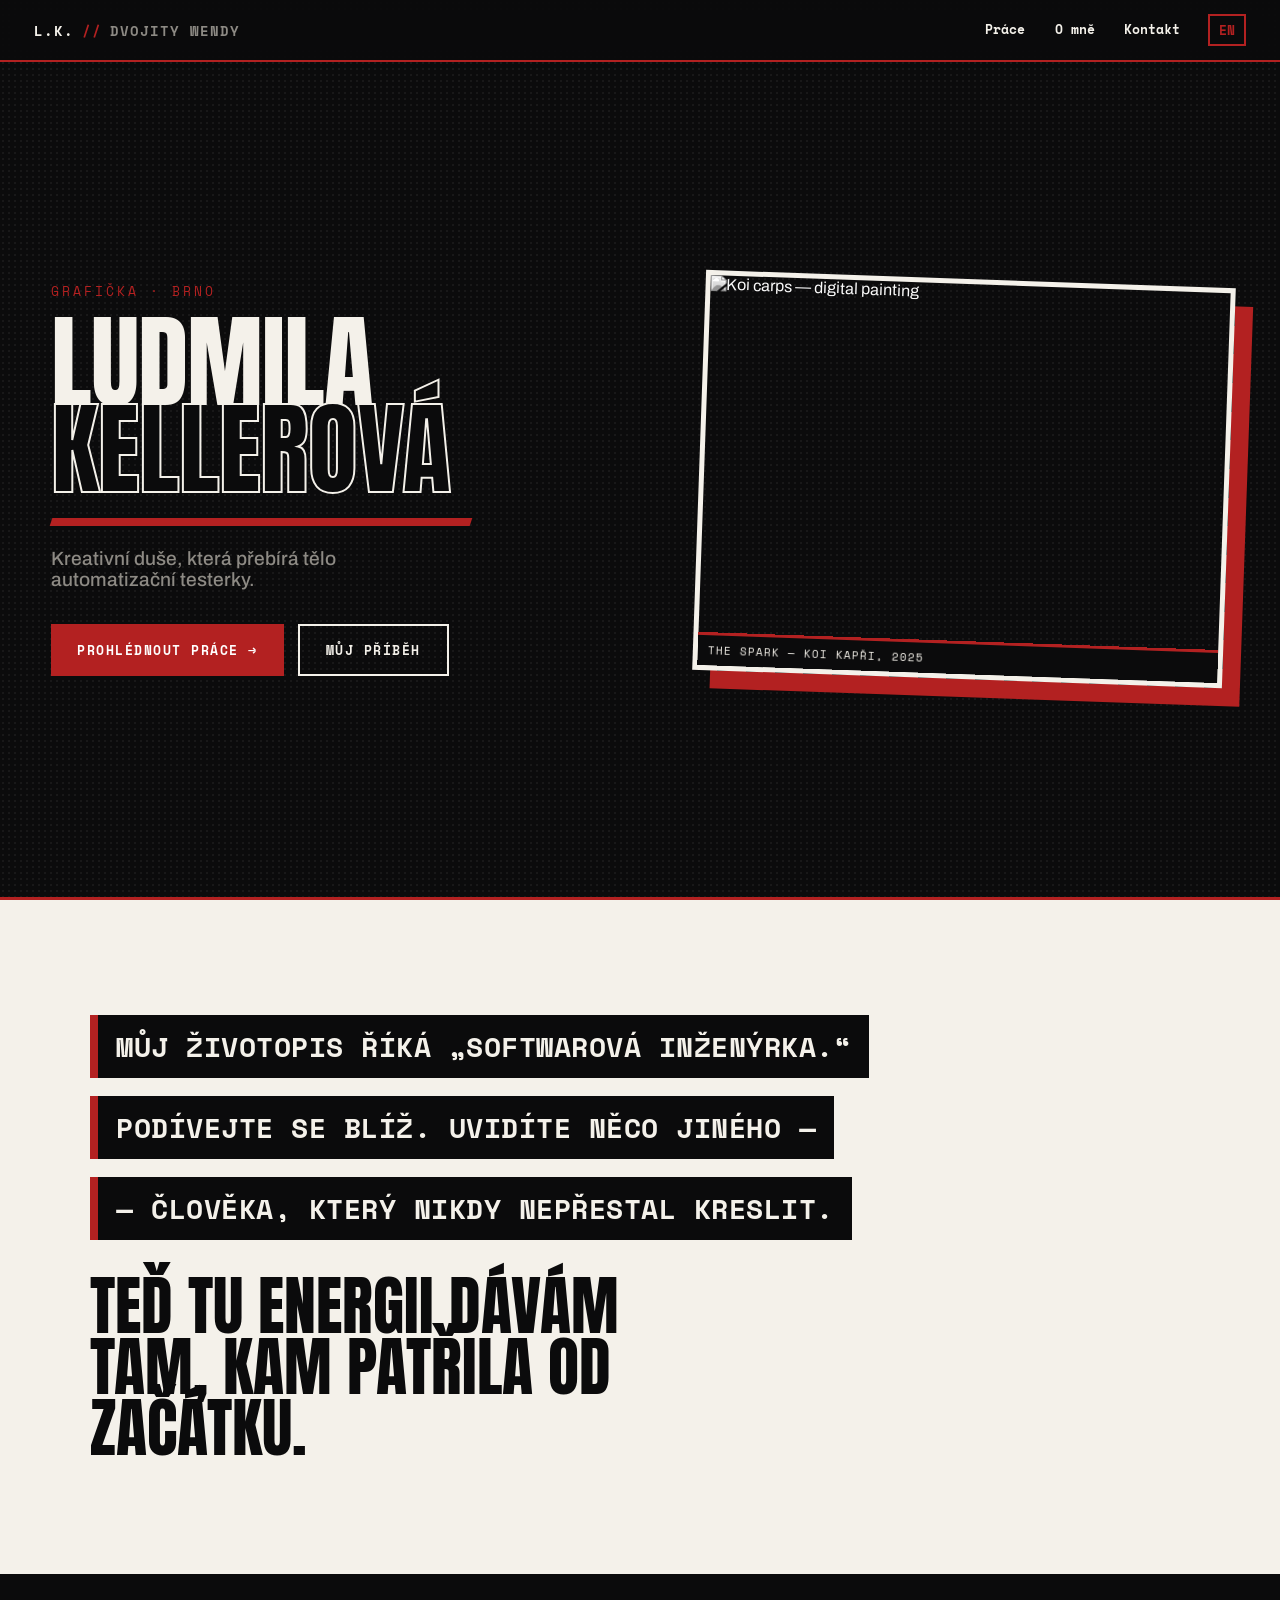
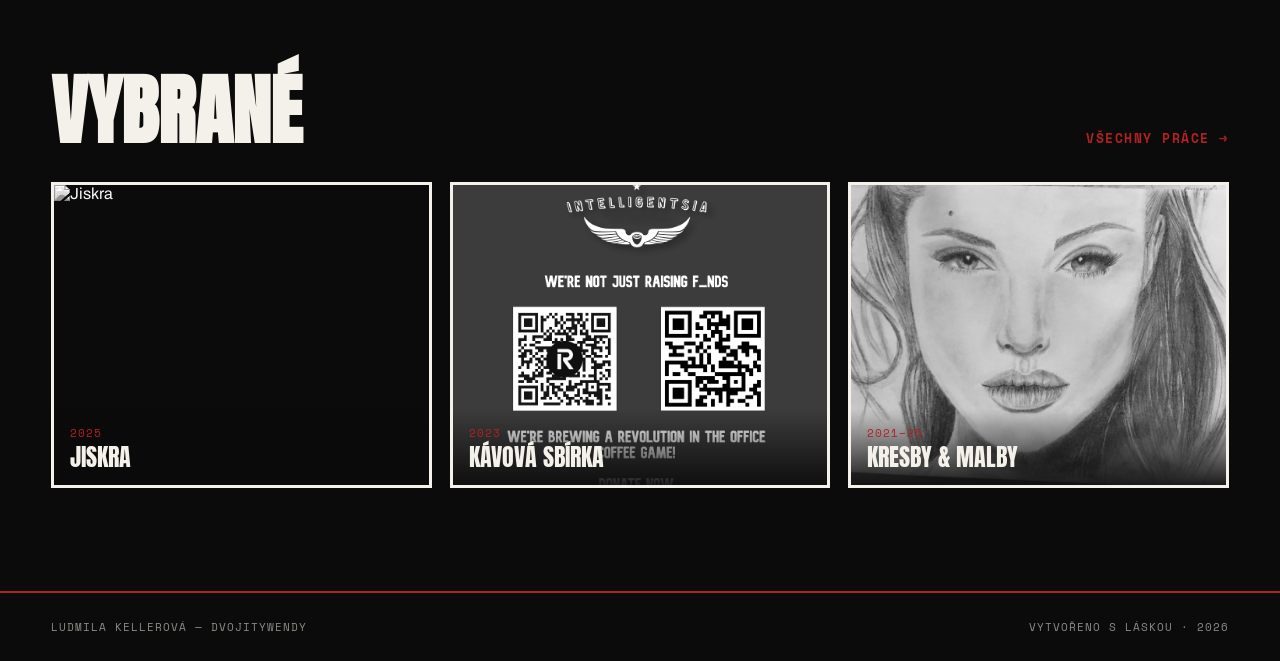
==== index.html @ 995949a2 "Build immersive bilingual portfolio site Recreate the Sin City / noir Claude Design as a framework-f" ====
<!DOCTYPE html>
<html lang="cz">
<head>
  <meta charset="utf-8">
  <meta name="viewport" content="width=device-width, initial-scale=1">
  <title>Ludmila Kellerová — DvojityWendy · Graphic Designer</title>
  <meta name="description" content="Portfolio of Ludmila Kellerová (DvojityWendy) — graphic designer based in Brno. Digital painting, drawing, posters and film. A creative soul in an engineer's body.">
  <meta name="author" content="Ludmila Kellerová">
  <meta name="theme-color" content="#0b0b0c">

  <!-- Social sharing -->
  <meta property="og:type" content="website">
  <meta property="og:title" content="Ludmila Kellerová — DvojityWendy · Graphic Designer">
  <meta property="og:description" content="A creative soul overtaking the body of a test automation engineer. Digital painting, drawing, posters and film.">
  <meta property="og:image" content="assets/coffee-fundraiser/02.png">
  <meta name="twitter:card" content="summary_large_image">

  <!-- Favicon: blood-red square, the brand accent -->
  <link rel="icon" href="data:image/svg+xml,%3Csvg xmlns='http://www.w3.org/2000/svg' viewBox='0 0 32 32'%3E%3Crect width='32' height='32' fill='%230b0b0c'/%3E%3Crect x='6' y='6' width='20' height='20' fill='%23b32121'/%3E%3C/svg%3E">

  <link rel="preconnect" href="https://fonts.googleapis.com">
  <link rel="preconnect" href="https://fonts.gstatic.com" crossorigin>
  <link href="https://fonts.googleapis.com/css2?family=Anton&family=Archivo:wght@400;500;600;700;800;900&family=Space+Mono:wght@400;700&display=swap" rel="stylesheet">

  <link rel="stylesheet" href="css/styles.css">
</head>
<body>
  <div id="app"></div>
  <noscript>
    <div style="padding:120px 24px;font-family:'Space Mono',monospace;color:#f4f1ea;max-width:60ch;margin:0 auto">
      <h1 style="font-family:'Anton',sans-serif;text-transform:uppercase;color:#b32121">Ludmila Kellerová</h1>
      <p style="margin-top:16px;line-height:1.6">This portfolio needs JavaScript enabled to view the work.
      You can still reach her at <a style="color:#b32121" href="mailto:kellerova@gmail.com">kellerova@gmail.com</a>
      or on <a style="color:#b32121" href="https://www.linkedin.com/in/ludmilakellerova/">LinkedIn</a>.</p>
    </div>
  </noscript>
  <script src="js/app.js"></script>
</body>
</html>
---- css/styles.css ----
/* ===========================================================================
   Ludmila Kellerová — DvojityWendy · Portfolio
   Sin City / noir comic system. Ink black, paper white, one blood-red accent
   (#b32121, sampled from her own coffee-fundraiser poster).
   Type: Anton (headlines) · Archivo (body) · Space Mono (caption boxes).
   =========================================================================== */

*{box-sizing:border-box;margin:0;padding:0}
html{scroll-behavior:smooth}
:root{
  --ink:#0b0b0c;
  --paper:#f4f1ea;
  --red:#b32121;
  --ash:#161618;
  --smoke:#8d8a84;
}
body{
  background:var(--ink);
  color:var(--paper);
  font-family:'Archivo',sans-serif;
  overflow-x:hidden;
  position:relative;
  min-height:100vh;
}
::selection{background:var(--red);color:#fff}
img{display:block;max-width:100%}
a{color:inherit;text-decoration:none}
button{font:inherit;color:inherit;background:none;border:none;cursor:pointer}

@keyframes drift{from{background-position:0 0}to{background-position:140px 140px}}
@keyframes blink{50%{opacity:.25}}
@keyframes fadeUp{from{opacity:0;transform:translateY(14px)}to{opacity:1;transform:none}}

/* Mono utility used for all comic-narration UI */
.mono{font-family:'Space Mono',monospace}
.anton{font-family:'Anton',sans-serif;font-weight:400;text-transform:uppercase}

/* view enter animation */
.view{animation:fadeUp .4s ease both}

/* ===================== NAV ===================== */
.nav{
  position:fixed;top:0;left:0;right:0;z-index:60;
  display:flex;align-items:center;justify-content:space-between;
  padding:14px clamp(16px,3vw,34px);
  background:rgba(11,11,12,.86);backdrop-filter:blur(10px);
  border-bottom:2px solid var(--red);
  font-family:'Space Mono',monospace;
}
.nav__brand{display:flex;align-items:center;gap:8px;font-size:14px;font-weight:700;letter-spacing:1px;text-transform:uppercase}
.nav__brand .sep{color:var(--red)}
.nav__brand .alias{color:var(--smoke)}
.nav__links{display:flex;align-items:center;gap:clamp(10px,2vw,26px);font-size:13px;font-weight:700;letter-spacing:1.5px;text-transform:uppercase}
.nav__link{padding:4px 2px;border-bottom:2px solid transparent;transition:border-color .2s}
.nav__link:hover,.nav__link.is-active{border-bottom:2px solid var(--red)}
.nav__lang{padding:4px 9px;border:2px solid var(--red);color:var(--red);font-weight:700;transition:background .2s,color .2s}
.nav__lang:hover{background:var(--red);color:#fff}

/* ===================== shared bits ===================== */
.slash{height:8px;background:var(--red);transform:skewX(-18deg)}
.btn{font-family:'Space Mono',monospace;font-weight:700;letter-spacing:1.5px;text-transform:uppercase;font-size:13px;padding:14px 26px;transition:background .2s,color .2s,border-color .2s}
.btn--solid{background:var(--red);color:#fff}
.btn--solid:hover{background:var(--paper);color:var(--ink)}
.btn--ghost{border:2px solid var(--paper);color:var(--paper)}
.btn--ghost:hover{background:var(--paper);color:var(--ink)}
.kicker{font-family:'Space Mono',monospace;font-size:13px;letter-spacing:3px;text-transform:uppercase;color:var(--red)}

/* ===================== HERO ===================== */
.hero{
  position:relative;min-height:100vh;display:grid;
  grid-template-columns:1.15fr .85fr;align-items:center;gap:24px;
  padding:120px clamp(16px,4vw,60px) 60px;border-bottom:3px solid var(--red);
}
.hero__halftone{
  position:absolute;inset:0;pointer-events:none;
  background-image:radial-gradient(rgba(244,241,234,.06) 1px,transparent 1.4px);
  background-size:6px 6px;animation:drift 14s linear infinite;
}
.hero__body{position:relative;z-index:2;min-width:0}
.hero__kicker{margin-bottom:18px}
.hero__title{font-family:'Anton',sans-serif;font-weight:400;text-transform:uppercase;line-height:.84;font-size:clamp(44px,8vw,150px);letter-spacing:-1px}
.hero__title span{display:block}
.hero__title .outline{color:var(--ink);-webkit-text-stroke:2px var(--paper)}
.hero__slash{width:min(420px,70%);margin:26px 0 22px}
.hero__tagline{font-size:clamp(16px,1.5vw,21px);max-width:30ch;color:var(--smoke);font-weight:500}
.hero__cta{display:flex;gap:14px;flex-wrap:wrap;margin-top:34px}
.hero__art{position:relative;z-index:2;justify-self:center}

.frame{position:relative;border:5px solid var(--paper);box-shadow:18px 18px 0 var(--red);transform:rotate(2deg)}
.frame img{width:min(46vw,520px);aspect-ratio:4/3;object-fit:cover;filter:grayscale(1) contrast(1.08);transition:filter .5s ease}
.frame:hover img{filter:grayscale(0) contrast(1)}
.frame__cap{position:absolute;bottom:0;left:0;right:0;font-family:'Space Mono',monospace;font-size:11px;letter-spacing:1px;text-transform:uppercase;background:var(--ink);color:var(--paper);padding:7px 10px;border-top:3px solid var(--red)}

/* ===================== NARRATIVE STRIP ===================== */
.narrative{padding:clamp(56px,9vw,120px) clamp(16px,4vw,60px);background:var(--paper);color:var(--ink)}
.narrative__inner{display:flex;flex-direction:column;gap:18px;max-width:1100px;margin:0 auto}
.beat{font-family:'Space Mono',monospace;font-weight:700;text-transform:uppercase;font-size:clamp(15px,2.4vw,28px);letter-spacing:.5px;line-height:1.25;background:var(--ink);color:var(--paper);padding:14px 18px;border-left:8px solid var(--red);width:fit-content;max-width:100%}
.punch{font-family:'Anton',sans-serif;text-transform:uppercase;font-size:clamp(26px,5vw,68px);line-height:.95;margin-top:18px;max-width:18ch}

/* ===================== FEATURED ===================== */
.featured{padding:clamp(56px,8vw,110px) clamp(16px,4vw,60px)}
.featured__head{display:flex;align-items:baseline;justify-content:space-between;flex-wrap:wrap;gap:10px;margin-bottom:34px}
.featured__head h2{font-family:'Anton',sans-serif;text-transform:uppercase;font-size:clamp(34px,6vw,84px);line-height:.9}
.featured__all{font-family:'Space Mono',monospace;font-weight:700;letter-spacing:1.5px;text-transform:uppercase;font-size:13px;color:var(--red);transition:color .2s}
.featured__all:hover{color:var(--paper)}
.grid3{display:grid;grid-template-columns:repeat(3,1fr);gap:18px}

.card{display:block;text-align:left;position:relative;border:3px solid var(--paper);overflow:hidden;transition:border-color .2s}
.card:hover{border-color:var(--red)}
.card img{width:100%;height:300px;object-fit:cover;filter:grayscale(1) contrast(1.06);transition:filter .5s ease,transform .5s ease}
.card:hover img{filter:grayscale(0);transform:scale(1.04)}
.card__meta{position:absolute;left:0;bottom:0;right:0;padding:16px;background:linear-gradient(transparent,rgba(11,11,12,.92))}
.card__year{font-family:'Space Mono',monospace;font-size:11px;letter-spacing:1px;color:var(--red)}
.card__title{font-family:'Anton',sans-serif;text-transform:uppercase;font-size:24px;line-height:1;margin-top:4px}

/* ===================== WORK ===================== */
.work{padding:120px clamp(16px,4vw,60px) 90px}
.work__head{display:flex;align-items:flex-end;gap:16px;border-bottom:3px solid var(--red);padding-bottom:18px;margin-bottom:40px}
.work__head h1{font-family:'Anton',sans-serif;text-transform:uppercase;font-size:clamp(48px,10vw,150px);line-height:.82}
.work__count{font-family:'Space Mono',monospace;font-size:14px;color:var(--smoke);padding-bottom:12px}
.work__list{display:flex;flex-direction:column;gap:clamp(20px,3vw,40px)}

.row{display:grid;grid-template-columns:.9fr 1.1fr;gap:clamp(16px,3vw,40px);align-items:stretch;text-align:left;border:3px solid var(--paper);background:var(--ash);transition:border-color .2s}
.row:hover{border-color:var(--red)}
.row__media{overflow:hidden;min-height:240px}
.row__media img{width:100%;height:100%;min-height:240px;object-fit:cover;filter:grayscale(1) contrast(1.06);transition:filter .5s ease,transform .6s ease}
.row:hover .row__media img{filter:grayscale(0);transform:scale(1.05)}
.row__body{padding:clamp(18px,2.5vw,40px);display:flex;flex-direction:column;justify-content:center;gap:14px}
.row__meta{font-family:'Space Mono',monospace;font-size:12px;letter-spacing:1.5px;text-transform:uppercase;color:var(--red)}
.row__body h2{font-family:'Anton',sans-serif;text-transform:uppercase;font-size:clamp(30px,4.5vw,64px);line-height:.92}
.row__desc{color:var(--smoke);max-width:52ch;font-size:clamp(14px,1.3vw,17px);line-height:1.5}
.row__cta{font-family:'Space Mono',monospace;font-size:12px;font-weight:700;letter-spacing:1.5px;text-transform:uppercase;color:var(--paper);margin-top:4px}

/* ===================== PROJECT DETAIL ===================== */
.project{padding:104px clamp(16px,4vw,60px) 90px}
.project__back{font-family:'Space Mono',monospace;font-weight:700;letter-spacing:1.5px;text-transform:uppercase;font-size:12px;color:var(--smoke);margin-bottom:28px;transition:color .2s}
.project__back:hover{color:var(--red)}
.project__head{border-bottom:3px solid var(--red);padding-bottom:26px;margin-bottom:36px}
.project__meta{font-family:'Space Mono',monospace;font-size:13px;letter-spacing:2px;text-transform:uppercase;color:var(--red);margin-bottom:12px}
.project__head h1{font-family:'Anton',sans-serif;text-transform:uppercase;font-size:clamp(42px,9vw,140px);line-height:.84}
.project__desc{color:var(--smoke);max-width:70ch;font-size:clamp(15px,1.5vw,20px);line-height:1.6;margin-top:22px}

.video{position:relative;border:4px solid var(--paper);box-shadow:14px 14px 0 var(--red);margin-bottom:40px;background:var(--red)}
.video__poster{position:absolute;inset:0;width:100%;height:100%;object-fit:cover;filter:grayscale(1) contrast(1.05);opacity:.45}
.video__overlay{position:absolute;inset:0;display:flex;flex-direction:column;align-items:center;justify-content:center;gap:18px;text-align:center;padding:20px;color:#fff;z-index:2}
.video__title{font-family:'Anton',sans-serif;text-transform:uppercase;font-size:clamp(28px,5vw,72px);line-height:.9}
.video__play{display:flex;align-items:center;gap:12px;font-family:'Space Mono',monospace;font-weight:700;letter-spacing:2px;text-transform:uppercase;font-size:13px;border:2px solid #fff;padding:12px 22px;transition:background .2s,color .2s}
.video:hover .video__play{background:#fff;color:var(--ink)}
.video__ratio{display:block;width:100%;aspect-ratio:16/9}
.video video{position:relative;z-index:3;width:100%;aspect-ratio:16/9;object-fit:contain;display:block;background:var(--ink)}
.video__note{font-family:'Space Mono',monospace;font-size:11px;color:var(--smoke);margin:-26px 0 40px}

.gallery{columns:2;column-gap:18px}
.shot{display:block;width:100%;text-align:left;break-inside:avoid;margin-bottom:18px;border:3px solid var(--paper);overflow:hidden;position:relative;transition:border-color .2s}
.shot:hover{border-color:var(--red)}
.shot img{width:100%;object-fit:cover;filter:grayscale(1) contrast(1.05);transition:filter .5s ease,transform .6s ease}
.shot:hover img{filter:grayscale(0);transform:scale(1.03)}
.shot__cap{font-family:'Space Mono',monospace;font-size:11px;letter-spacing:.5px;text-transform:uppercase;background:var(--ink);color:var(--paper);padding:8px 11px;border-top:3px solid var(--red)}

.pager{display:flex;justify-content:space-between;gap:14px;border-top:3px solid var(--red);margin-top:30px;padding-top:24px;font-family:'Space Mono',monospace;text-transform:uppercase}
.pager__btn{transition:color .2s}
.pager__btn--prev{text-align:left;max-width:46%}
.pager__btn--next{text-align:right;max-width:46%;margin-left:auto}
.pager__btn:hover{color:var(--red)}
.pager__label{font-size:11px;color:var(--smoke)}
.pager__title{font-weight:700;font-size:14px;letter-spacing:.5px}

/* ===================== ABOUT ===================== */
.about{padding:120px clamp(16px,4vw,60px) 90px}
.about__top{display:grid;grid-template-columns:1.25fr .75fr;gap:clamp(24px,4vw,56px);align-items:start}
.about__head{font-family:'Anton',sans-serif;text-transform:uppercase;font-size:clamp(40px,7.5vw,118px);line-height:.94;padding-bottom:.06em}
.about__slash{width:min(360px,70%);margin:30px 0}
.about__para{font-size:clamp(15px,1.45vw,19px);line-height:1.65;color:var(--paper);max-width:62ch;margin-bottom:18px}
.about__quip{font-family:'Space Mono',monospace;font-weight:700;text-transform:uppercase;font-size:clamp(14px,1.8vw,20px);background:var(--ink);color:var(--paper);border-left:8px solid var(--red);padding:14px 18px;width:fit-content;max-width:100%;margin-top:8px}
.portrait{position:relative;border:5px solid var(--paper);box-shadow:14px 14px 0 var(--red);background:var(--ash);aspect-ratio:4/5;background-size:cover;background-position:center;filter:grayscale(1) contrast(1.05);transition:filter .5s ease}
.portrait:hover{filter:grayscale(0)}
.portrait__note{position:absolute;inset:0;display:flex;align-items:flex-end;padding:14px;font-family:'Space Mono',monospace;font-size:11px;letter-spacing:1px;text-transform:uppercase;color:var(--smoke);background:linear-gradient(transparent 60%,rgba(11,11,12,.6))}

.about__section{margin-top:clamp(48px,7vw,96px)}
.about__section h2{font-family:'Anton',sans-serif;text-transform:uppercase;font-size:clamp(26px,4vw,52px);line-height:.9;margin-bottom:22px}
.skills__list{display:flex;flex-wrap:wrap;gap:12px}
.skill{font-family:'Space Mono',monospace;font-weight:700;font-size:13px;letter-spacing:1px;text-transform:uppercase;border:2px solid var(--paper);padding:10px 16px;transition:background .2s,border-color .2s,color .2s}
.skill:hover{background:var(--red);border-color:var(--red);color:#fff}
.timeline__rail{border-left:3px solid var(--red);display:flex;flex-direction:column;gap:26px;padding-left:clamp(18px,3vw,36px)}
.timeline__row{display:grid;grid-template-columns:96px 1fr;gap:18px;align-items:baseline}
.timeline__year{font-family:'Anton',sans-serif;font-size:clamp(22px,2.6vw,34px);color:var(--red);line-height:1}
.timeline__text{font-size:clamp(15px,1.4vw,18px);line-height:1.5;color:var(--paper)}
.about__cta{margin-top:clamp(48px,7vw,90px);display:flex;gap:14px;flex-wrap:wrap}

/* ===================== CONTACT ===================== */
.contact{min-height:88vh;padding:130px clamp(16px,4vw,60px) 90px}
.contact__head{font-family:'Anton',sans-serif;text-transform:uppercase;font-size:clamp(42px,9vw,150px);line-height:.92;padding-bottom:.06em;max-width:16ch}
.contact__slash{width:min(440px,70%);margin:34px 0 44px}
.contacts{display:flex;flex-direction:column;border-top:2px solid var(--ash)}
.contact-row{display:flex;align-items:baseline;justify-content:space-between;gap:16px;flex-wrap:wrap;padding:clamp(16px,2.4vw,30px) 4px;border-bottom:2px solid var(--ash);transition:background .15s,padding .15s}
.contact-row:hover{background:var(--red);padding-left:18px;padding-right:18px}
.contact-row__label{font-family:'Space Mono',monospace;font-size:12px;letter-spacing:2px;text-transform:uppercase;color:var(--smoke);min-width:120px}
.contact-row:hover .contact-row__label{color:#fff}
.contact-row__value{font-family:'Anton',sans-serif;text-transform:uppercase;font-size:clamp(22px,3.6vw,52px);line-height:1;flex:1}
.contact-row__arrow{font-family:'Space Mono',monospace;font-size:18px}

/* ===================== FOOTER ===================== */
.footer{border-top:2px solid var(--red);padding:26px clamp(16px,4vw,60px);display:flex;align-items:center;justify-content:space-between;flex-wrap:wrap;gap:12px;font-family:'Space Mono',monospace;font-size:11px;letter-spacing:1px;text-transform:uppercase;color:var(--smoke)}

/* ===================== LIGHTBOX ===================== */
.lightbox{position:fixed;inset:0;z-index:90;background:rgba(8,8,9,.96);display:flex;align-items:center;justify-content:center;padding:clamp(16px,4vw,60px);cursor:zoom-out;animation:fadeUp .2s ease both}
.lightbox__close{position:absolute;top:18px;right:22px;font-family:'Space Mono',monospace;font-size:13px;font-weight:700;letter-spacing:1.5px;text-transform:uppercase;color:var(--paper);border:2px solid var(--red);padding:8px 14px}
.lightbox figure{max-width:100%;max-height:100%;display:flex;flex-direction:column;align-items:center;gap:14px}
.lightbox img{max-width:100%;max-height:82vh;object-fit:contain;border:4px solid var(--paper)}
.lightbox figcaption{font-family:'Space Mono',monospace;font-size:12px;letter-spacing:1px;text-transform:uppercase;color:var(--smoke)}

/* ===================== RESPONSIVE ===================== */
@media (max-width:900px){
  .hero{grid-template-columns:1fr;min-height:auto;padding-top:110px;gap:40px}
  .hero__art{justify-self:start}
  .frame img{width:min(80vw,520px)}
  .grid3{grid-template-columns:repeat(2,1fr)}
  .row{grid-template-columns:1fr}
  .row__media{min-height:0;max-height:340px}
  .row__media img{min-height:0;height:280px}
  .about__top{grid-template-columns:1fr}
  .about__top .portrait{max-width:380px}
}
@media (max-width:560px){
  .nav__brand .alias{display:none}
  .grid3{grid-template-columns:1fr}
  .gallery{columns:1}
  .timeline__row{grid-template-columns:64px 1fr;gap:12px}
  .contact-row__value{font-size:clamp(20px,7vw,34px)}
}

@media (prefers-reduced-motion:reduce){
  *{animation:none !important}
  html{scroll-behavior:auto}
}
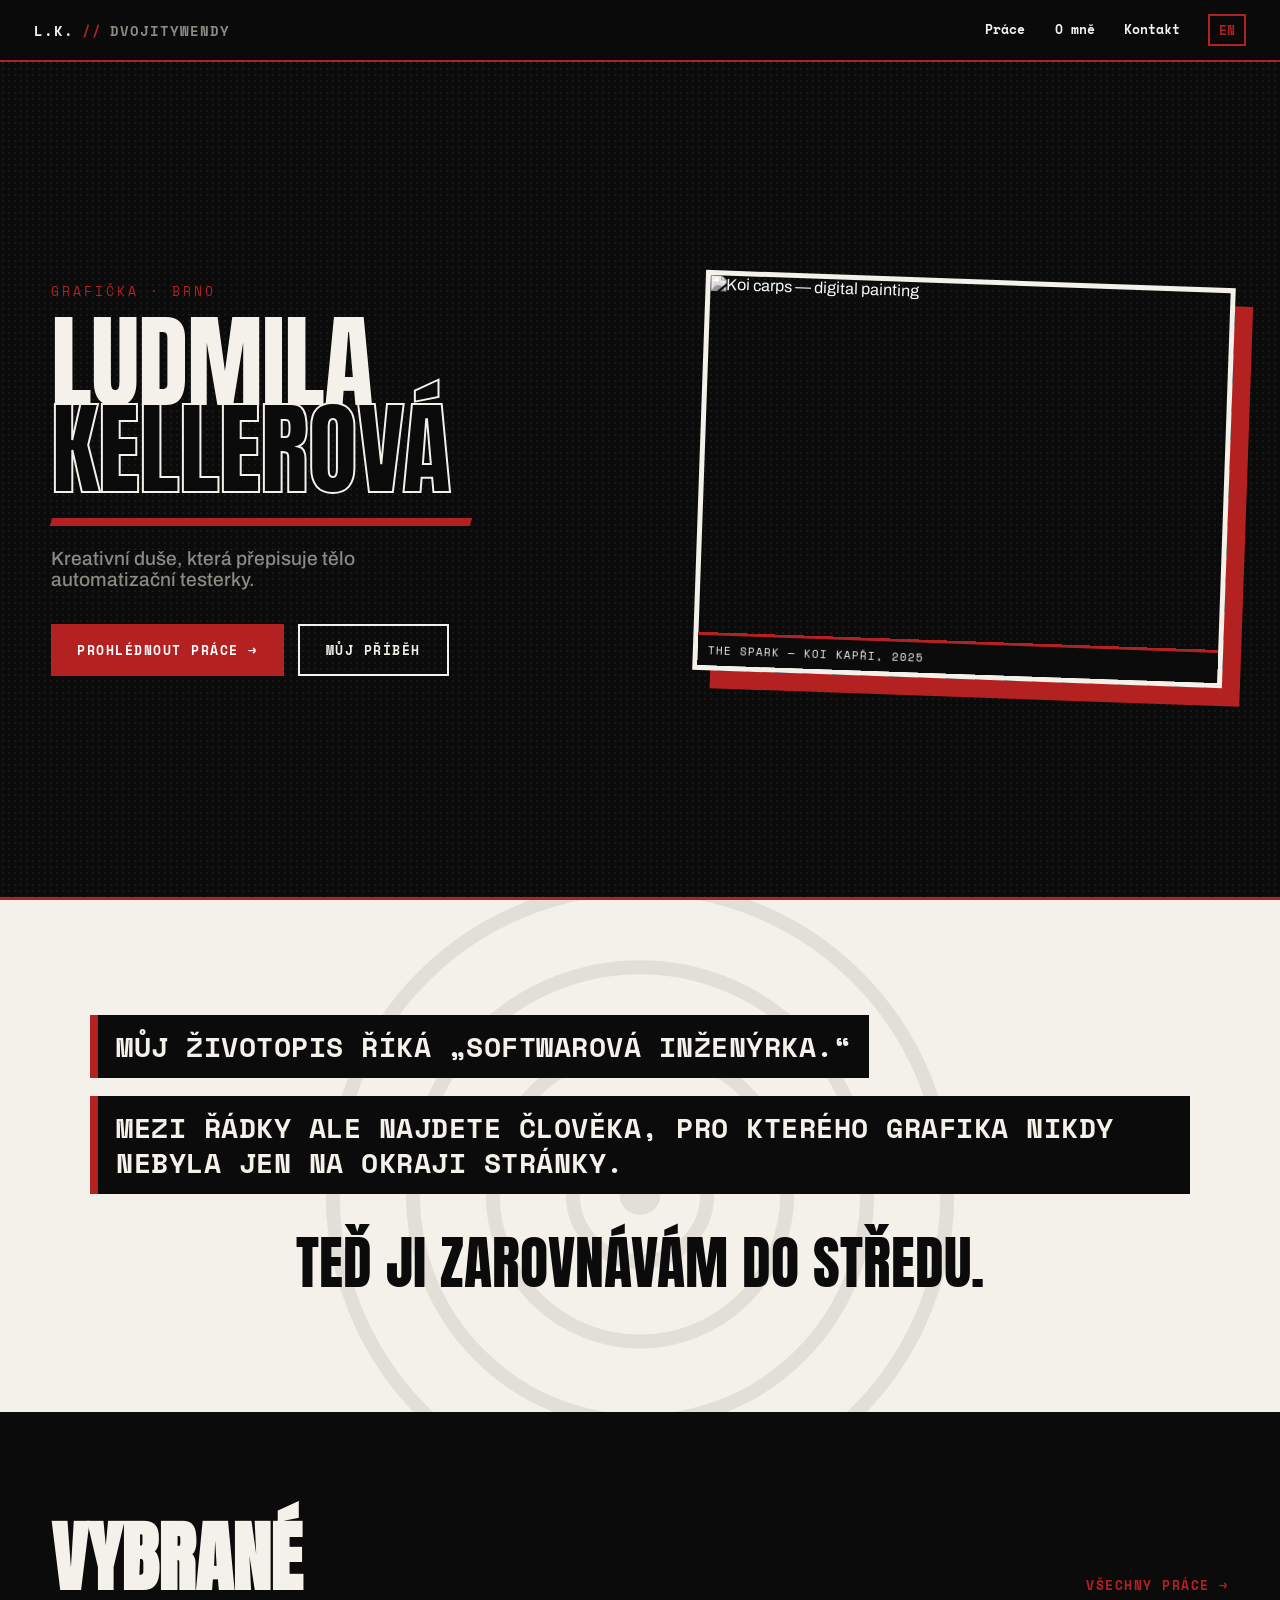
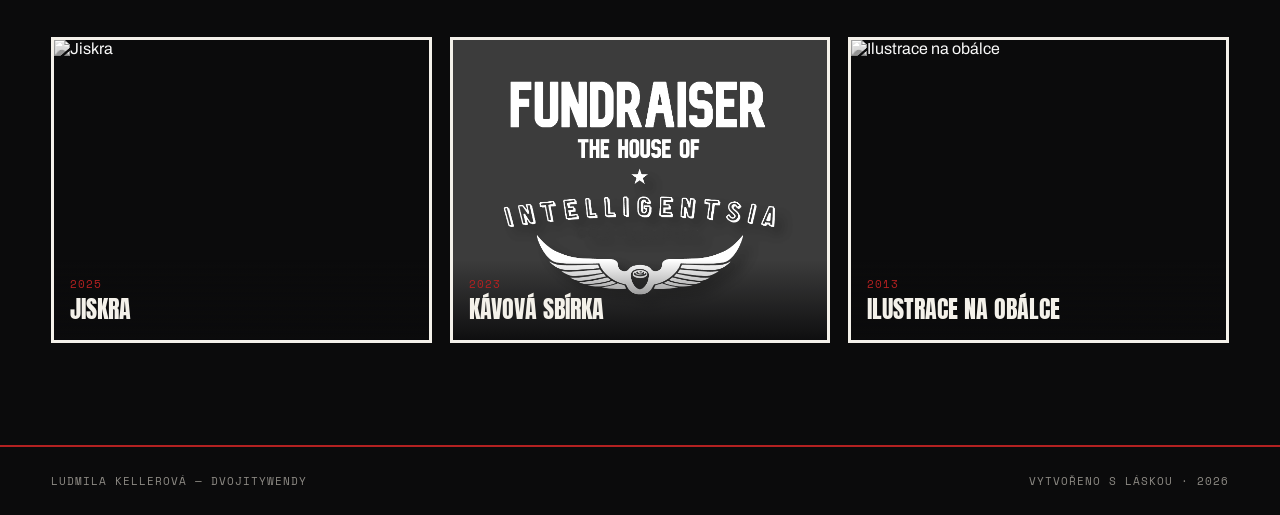
==== commit ba89270a: "Update Open Graph image meta tag Changing the web preview to koi carps" ====
--- a/index.html
+++ b/index.html
@@ -12,7 +12,7 @@
   <meta property="og:type" content="website">
   <meta property="og:title" content="Ludmila Kellerová — DvojityWendy · Graphic Designer">
   <meta property="og:description" content="A creative soul overtaking the body of a test automation engineer. Digital painting, drawing, posters and film.">
-  <meta property="og:image" content="assets/coffee-fundraiser/02.png">
+  <meta property="og:image" content="assets/the-spark/07.png">
   <meta name="twitter:card" content="summary_large_image">
 
   <!-- Favicon: blood-red square, the brand accent -->
--- a/css/styles.css
+++ b/css/styles.css
@@ -92,10 +92,11 @@
 .frame__cap{position:absolute;bottom:0;left:0;right:0;font-family:'Space Mono',monospace;font-size:11px;letter-spacing:1px;text-transform:uppercase;background:var(--ink);color:var(--paper);padding:7px 10px;border-top:3px solid var(--red)}
 
 /* ===================== NARRATIVE STRIP ===================== */
-.narrative{padding:clamp(56px,9vw,120px) clamp(16px,4vw,60px);background:var(--paper);color:var(--ink)}
-.narrative__inner{display:flex;flex-direction:column;gap:18px;max-width:1100px;margin:0 auto}
+.narrative{position:relative;overflow:hidden;padding:clamp(56px,9vw,120px) clamp(16px,4vw,60px);background:var(--paper);color:var(--ink)}
+.narrative__mark{position:absolute;left:50%;top:50%;transform:translate(-50%,-44%);width:min(82vw,640px);height:min(82vw,640px);color:var(--ink);opacity:.07;pointer-events:none;z-index:0}
+.narrative__inner{position:relative;z-index:1;display:flex;flex-direction:column;gap:18px;max-width:1100px;margin:0 auto}
 .beat{font-family:'Space Mono',monospace;font-weight:700;text-transform:uppercase;font-size:clamp(15px,2.4vw,28px);letter-spacing:.5px;line-height:1.25;background:var(--ink);color:var(--paper);padding:14px 18px;border-left:8px solid var(--red);width:fit-content;max-width:100%}
-.punch{font-family:'Anton',sans-serif;text-transform:uppercase;font-size:clamp(26px,5vw,68px);line-height:.95;margin-top:18px;max-width:18ch}
+.punch{font-family:'Anton',sans-serif;text-transform:uppercase;font-size:clamp(15px,5.3vw,58px);line-height:1.1;margin-top:18px;text-align:center;white-space:nowrap}
 
 /* ===================== FEATURED ===================== */
 .featured{padding:clamp(56px,8vw,110px) clamp(16px,4vw,60px)}
@@ -187,17 +188,20 @@
 .timeline__text{font-size:clamp(15px,1.4vw,18px);line-height:1.5;color:var(--paper)}
 .about__cta{margin-top:clamp(48px,7vw,90px);display:flex;gap:14px;flex-wrap:wrap}
 
-/* ===================== CONTACT ===================== */
-.contact{min-height:88vh;padding:130px clamp(16px,4vw,60px) 90px}
-.contact__head{font-family:'Anton',sans-serif;text-transform:uppercase;font-size:clamp(42px,9vw,150px);line-height:.92;padding-bottom:.06em;max-width:16ch}
-.contact__slash{width:min(440px,70%);margin:34px 0 44px}
-.contacts{display:flex;flex-direction:column;border-top:2px solid var(--ash)}
-.contact-row{display:flex;align-items:baseline;justify-content:space-between;gap:16px;flex-wrap:wrap;padding:clamp(16px,2.4vw,30px) 4px;border-bottom:2px solid var(--ash);transition:background .15s,padding .15s}
-.contact-row:hover{background:var(--red);padding-left:18px;padding-right:18px}
-.contact-row__label{font-family:'Space Mono',monospace;font-size:12px;letter-spacing:2px;text-transform:uppercase;color:var(--smoke);min-width:120px}
-.contact-row:hover .contact-row__label{color:#fff}
-.contact-row__value{font-family:'Anton',sans-serif;text-transform:uppercase;font-size:clamp(22px,3.6vw,52px);line-height:1;flex:1}
-.contact-row__arrow{font-family:'Space Mono',monospace;font-size:18px}
+/* ===================== CONTACT (quiet / gallery layout) ===================== */
+.contact{min-height:88vh;padding:140px clamp(16px,4vw,60px) 90px;display:grid;grid-template-columns:.85fr 1.15fr;gap:clamp(32px,7vw,110px);align-items:start}
+.contact__head{font-family:'Anton',sans-serif;text-transform:uppercase;font-size:clamp(34px,5vw,72px);line-height:1.15;max-width:14ch}
+.contact__loc{font-family:'Space Mono',monospace;font-size:12px;letter-spacing:1px;text-transform:uppercase;color:var(--smoke);margin-top:34px;display:flex;align-items:center;gap:10px}
+.contact__dot{width:7px;height:7px;background:var(--red);border-radius:50%;display:inline-block;flex-shrink:0}
+.contact__sign{font-family:'Space Mono',monospace;font-size:clamp(14px,1.3vw,17px);letter-spacing:.5px;color:var(--paper);margin-top:30px}
+.contact__sign-mark{color:var(--red)}
+.contacts{display:flex;flex-direction:column}
+.contact-row{display:flex;align-items:center;justify-content:space-between;gap:16px;padding:18px 2px;border-bottom:1px solid var(--ash);transition:border-color .3s ease,padding .3s ease}
+.contact-row:hover{border-color:var(--red);padding-left:10px}
+.contact-row__text{display:flex;flex-direction:column;gap:4px;min-width:0}
+.contact-row__label{font-family:'Space Mono',monospace;font-size:11px;letter-spacing:2px;text-transform:uppercase;color:var(--smoke)}
+.contact-row__value{font-family:'Archivo',sans-serif;font-weight:600;font-size:clamp(17px,1.7vw,22px);letter-spacing:-.2px;color:var(--paper);overflow-wrap:anywhere}
+.contact-row__arrow{font-family:'Space Mono',monospace;font-size:14px;color:var(--red);flex-shrink:0}
 
 /* ===================== FOOTER ===================== */
 .footer{border-top:2px solid var(--red);padding:26px clamp(16px,4vw,60px);display:flex;align-items:center;justify-content:space-between;flex-wrap:wrap;gap:12px;font-family:'Space Mono',monospace;font-size:11px;letter-spacing:1px;text-transform:uppercase;color:var(--smoke)}
@@ -220,16 +224,32 @@
   .row__media img{min-height:0;height:280px}
   .about__top{grid-template-columns:1fr}
   .about__top .portrait{max-width:380px}
+  .contact{grid-template-columns:1fr;gap:36px}
 }
 @media (max-width:560px){
   .nav__brand .alias{display:none}
   .grid3{grid-template-columns:1fr}
   .gallery{columns:1}
   .timeline__row{grid-template-columns:64px 1fr;gap:12px}
-  .contact-row__value{font-size:clamp(20px,7vw,34px)}
 }
 
 @media (prefers-reduced-motion:reduce){
   *{animation:none !important}
   html{scroll-behavior:auto}
 }
+
+/* ===================== HEADING LINE-HEIGHT ===================== */
+/* The all-caps Anton headings were set < 1, which made stacked Czech
+   diacritics (Í Ě Ý Ž Š Ů Ř) from one line collide with the line above.
+   Relax to a still-compact value that clears the accents.
+   NOTE: the hero "Ludmila Kellerová" (.hero__title) is intentionally left at
+   its tighter line-height — that one looks great as-is. */
+.punch,
+.featured__head h2,
+.card__title,
+.work__head h1,
+.row__body h2,
+.project__head h1,
+.video__title,
+.about__head,
+.about__section h2{line-height:1.15}
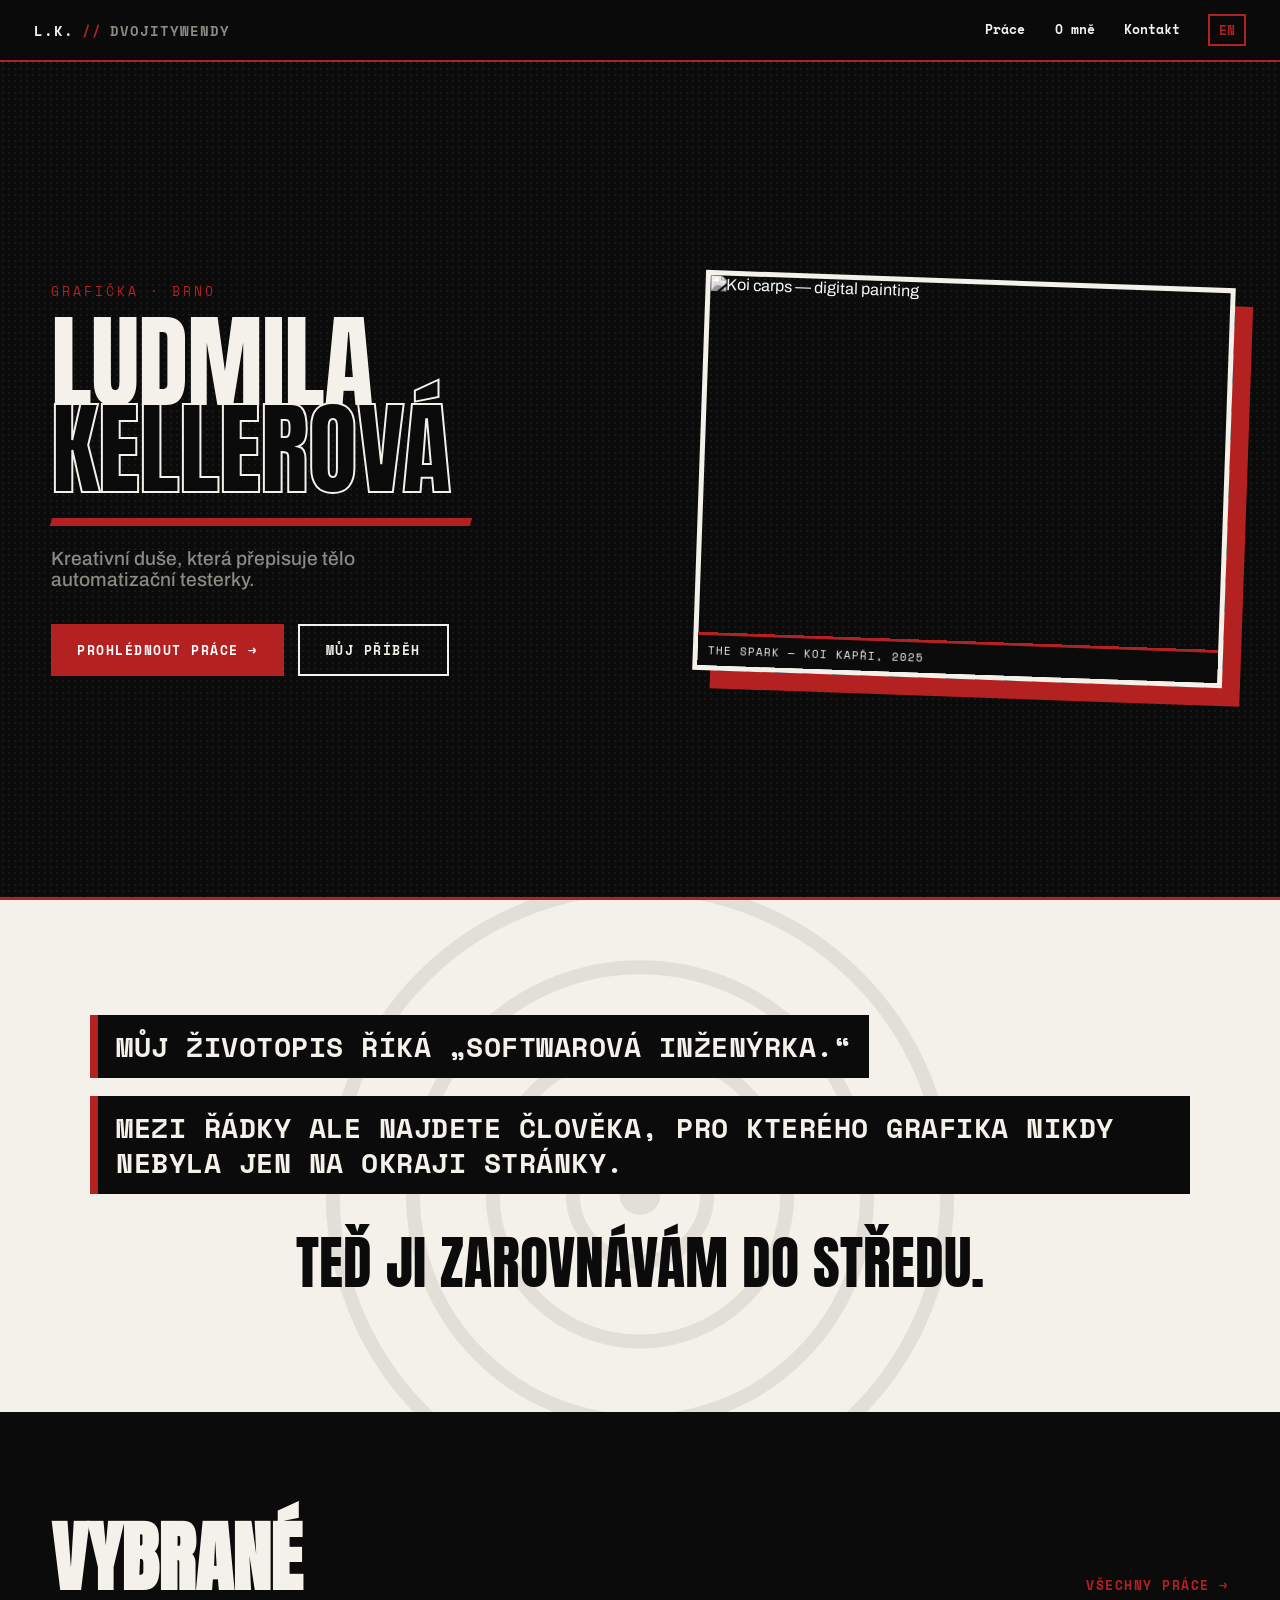
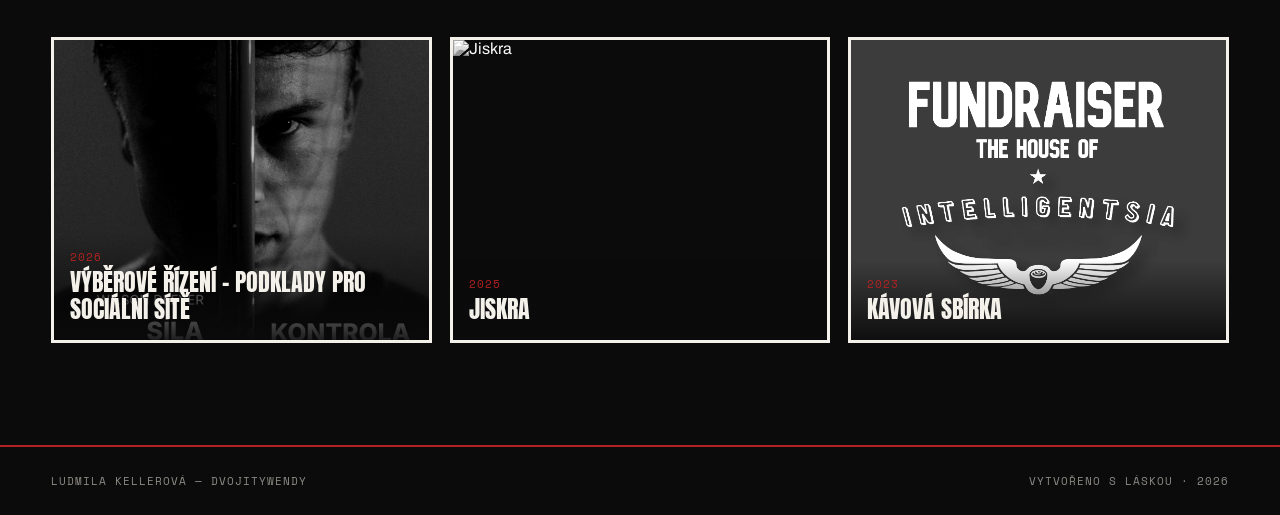
==== commit 873c153e: "Add Google Analytics (GA4) tag Co-Authored-By: Claude Opus 5.5 <noreply@anthropic.com> Claude-Sessio" ====
--- a/index.html
+++ b/index.html
@@ -1,6 +1,14 @@
 <!DOCTYPE html>
 <html lang="cz">
 <head>
+  <!-- Google tag (gtag.js) -->
+  <script async src="https://www.googletagmanager.com/gtag/js?id=G-F9L2R5W3XY"></script>
+  <script>
+    window.dataLayer = window.dataLayer || [];
+    function gtag(){dataLayer.push(arguments);}
+    gtag('js', new Date());
+    gtag('config', 'G-F9L2R5W3XY');
+  </script>
   <meta charset="utf-8">
   <meta name="viewport" content="width=device-width, initial-scale=1">
   <title>Ludmila Kellerová — DvojityWendy · Graphic Designer</title>
--- a/css/styles.css
+++ b/css/styles.css
@@ -140,6 +140,8 @@
 .project__meta{font-family:'Space Mono',monospace;font-size:13px;letter-spacing:2px;text-transform:uppercase;color:var(--red);margin-bottom:12px}
 .project__head h1{font-family:'Anton',sans-serif;text-transform:uppercase;font-size:clamp(42px,9vw,140px);line-height:.84}
 .project__desc{color:var(--smoke);max-width:70ch;font-size:clamp(15px,1.5vw,20px);line-height:1.6;margin-top:22px}
+.project__desc p{margin:0 0 16px}
+.project__desc p:last-child{margin-bottom:0}
 
 .video{position:relative;border:4px solid var(--paper);box-shadow:14px 14px 0 var(--red);margin-bottom:40px;background:var(--red)}
 .video__poster{position:absolute;inset:0;width:100%;height:100%;object-fit:cover;filter:grayscale(1) contrast(1.05);opacity:.45}
@@ -147,11 +149,15 @@
 .video__title{font-family:'Anton',sans-serif;text-transform:uppercase;font-size:clamp(28px,5vw,72px);line-height:.9}
 .video__play{display:flex;align-items:center;gap:12px;font-family:'Space Mono',monospace;font-weight:700;letter-spacing:2px;text-transform:uppercase;font-size:13px;border:2px solid #fff;padding:12px 22px;transition:background .2s,color .2s}
 .video:hover .video__play{background:#fff;color:var(--ink)}
-.video__ratio{display:block;width:100%;aspect-ratio:16/9}
-.video video{position:relative;z-index:3;width:100%;aspect-ratio:16/9;object-fit:contain;display:block;background:var(--ink)}
+.video__ratio{display:block;width:100%;aspect-ratio:var(--video-ratio,16/9)}
+.video video{position:relative;z-index:3;width:100%;aspect-ratio:var(--video-ratio,16/9);object-fit:contain;display:block;background:var(--ink)}
+.video--portrait{max-width:420px;margin-left:auto;margin-right:auto}
 .video__note{font-family:'Space Mono',monospace;font-size:11px;color:var(--smoke);margin:-26px 0 40px}
 
-.gallery{columns:2;column-gap:18px}
+.gallery{columns:2;column-gap:18px;margin-bottom:40px}
+.gallery--grid{columns:unset;display:grid;grid-template-columns:repeat(var(--gallery-cols,3),1fr);gap:14px}
+.gallery--grid .shot{break-inside:unset;margin-bottom:0}
+.gallery--grid .shot img{aspect-ratio:3/4}
 .shot{display:block;width:100%;text-align:left;break-inside:avoid;margin-bottom:18px;border:3px solid var(--paper);overflow:hidden;position:relative;transition:border-color .2s}
 .shot:hover{border-color:var(--red)}
 .shot img{width:100%;object-fit:cover;filter:grayscale(1) contrast(1.05);transition:filter .5s ease,transform .6s ease}
@@ -219,6 +225,7 @@
   .hero__art{justify-self:start}
   .frame img{width:min(80vw,520px)}
   .grid3{grid-template-columns:repeat(2,1fr)}
+  .gallery--grid{grid-template-columns:repeat(2,1fr)}
   .row{grid-template-columns:1fr}
   .row__media{min-height:0;max-height:340px}
   .row__media img{min-height:0;height:280px}
